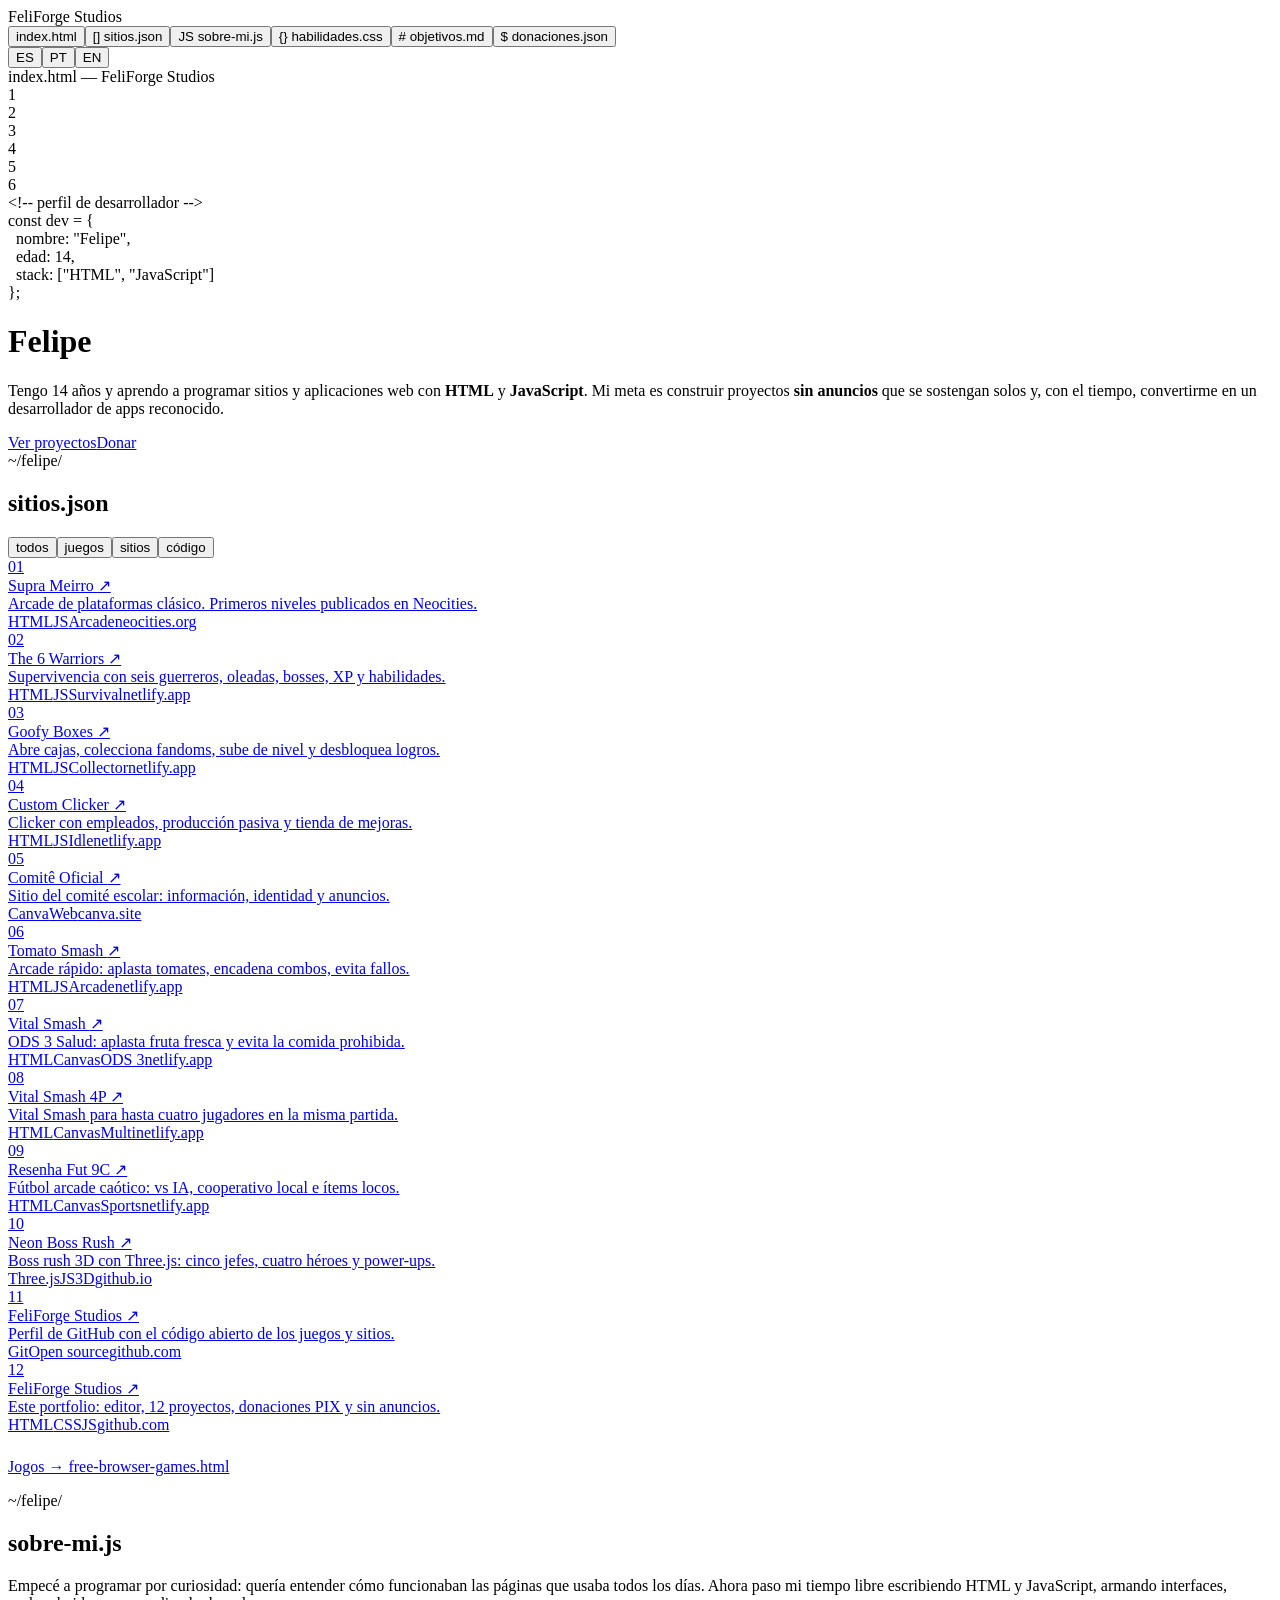
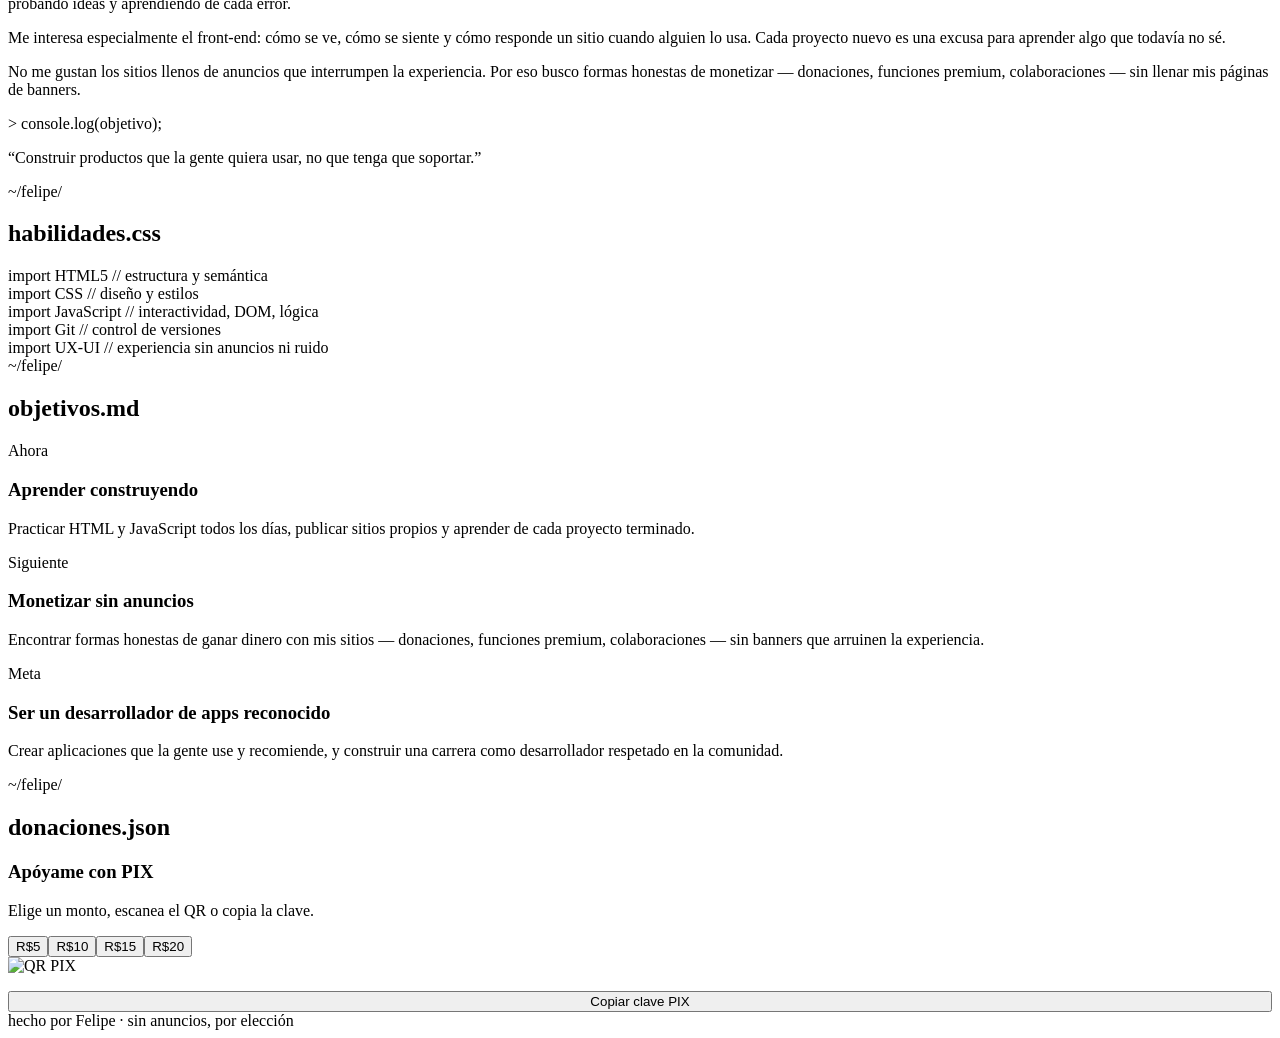
==== index.html @ 8e76fcc1 "Update branding to FeliForge Studios" ====
<!DOCTYPE html><html lang="es"><head><meta charset="UTF-8" /><meta name="viewport" content="width=device-width, initial-scale=1" /><title>FeliForge Studios</title><meta name="description" content="FeliForge Studios: sitios y juegos web gratuitos, rápidos y sin anuncios." /><meta name="theme-color" content="#090b10" /><meta property="og:title" content="FeliForge Studios" /><meta property="og:description" content="Sitios y juegos web gratuitos, rápidos y sin anuncios." /><meta property="og:type" content="website" /><link rel="icon" type="image/svg+xml" href="favicon.svg" /><link rel="preconnect" href="https://fonts.googleapis.com" /><link rel="preconnect" href="https://fonts.gstatic.com" crossorigin /><link href="https://fonts.googleapis.com/css2?family=IBM+Plex+Mono:wght@400;500;600;700&family=Outfit:wght@400;500;600;700&display=swap" rel="stylesheet" /><link rel="stylesheet" href="styles.css" /><!-- INSERT ANALYTICS CODE HERE --></head><body><div class="noise"></div><nav class="tabbar" id="tabbar"><div class="brand"><span class="dot"></span> FeliForge Studios</div><div class="tabs"><button class="tab active" data-target="#inicio"><span class="ext-html"></></span> index.html</button><button class="tab" data-target="#sitios"><span class="ext-js">[]</span> sitios.json</button><button class="tab" data-target="#sobre-mi"><span class="ext-js">JS</span> sobre-mi.js</button><button class="tab" data-target="#habilidades"><span class="ext-html">{}</span> habilidades.css</button><button class="tab" data-target="#objetivos"><span class="ext-md">#</span> objetivos.md</button><button class="tab" data-target="#donaciones"><span class="ext-js">$</span> donaciones.json</button></div><div class="langs" id="langs"><button type="button" data-lang="es" class="active">ES</button><button type="button" data-lang="pt">PT</button><button type="button" data-lang="en">EN</button></div></nav><header class="wrap" id="inicio"><div class="editor"><div class="titlebar"><span class="tl"></span><span class="tl"></span><span class="tl"></span><span class="filename">index.html — FeliForge Studios</span></div><div class="editor-body"><div class="line-numbers">1<br>2<br>3<br>4<br>5<br>6</div><div class="code"><div class="cm" id="heroComment"><!-- perfil de desarrollador --></div><div><span class="kw">const</span> <span class="fn">dev</span> = {</div><div>&nbsp;&nbsp;<span class="prop">nombre:</span> <span class="str">"Felipe"</span>,</div><div>&nbsp;&nbsp;<span class="prop">edad:</span> <span class="str">14</span>,</div><div>&nbsp;&nbsp;<span class="prop">stack:</span> [<span class="str">"HTML"</span>, <span class="str">"JavaScript"</span>]</div><div>};</div></div></div></div><h1 class="name" id="typedName">Felipe</h1><p class="tagline" id="heroTagline"></p><div class="ctas"><a href="#sitios" class="btn primary" id="ctaProjects">Ver proyectos</a><a href="#donaciones" class="btn" id="ctaDonate">Donar</a></div></header><section class="wrap" id="sitios"><div class="section-head"><span class="path">~/felipe/</span><h2 id="secSitios">sitios<span class="ext">.json</span></h2></div><div class="filters" id="filters"></div><div class="sites-grid" id="sitesGrid"></div><p style="margin-top:24px;"><a href="free-browser-games.html" class="btn">Jogos → free-browser-games.html</a></p></section><section class="wrap" id="sobre-mi"><div class="section-head"><span class="path">~/felipe/</span><h2 id="secSobre">sobre-mi<span class="ext">.js</span></h2></div><div class="about-grid"><div id="aboutCopy"></div><div class="console-quote"><span class="lead">></span> <span id="quoteLead">console.log(objetivo);</span><p class="q" id="quoteBody"></p></div></div></section><section class="wrap" id="habilidades"><div class="section-head"><span class="path">~/felipe/</span><h2 id="secSkills">habilidades<span class="ext">.css</span></h2></div><div class="imports" id="skills"></div></section><section class="wrap" id="objetivos"><div class="section-head"><span class="path">~/felipe/</span><h2 id="secGoals">objetivos<span class="ext">.md</span></h2></div><div class="roadmap" id="roadmap"></div></section><section class="wrap" id="donaciones"><div class="section-head"><span class="path">~/felipe/</span><h2 id="secDonate">donaciones<span class="ext">.json</span></h2></div><div class="pix"><h3 id="pixTitle">Apóyame con PIX</h3><p class="hint" id="pixHint">Elige un monto, escanea el QR o copia la clave.</p><div class="pix-amounts"><button class="pix-amount active" data-src="qr/1.jpeg">R$5</button><button class="pix-amount" data-src="qr/2.jpeg">R$10</button><button class="pix-amount" data-src="qr/3.jpeg">R$15</button><button class="pix-amount" data-src="qr/4.jpeg">R$20</button></div><img id="pixImage" src="qr/1.jpeg" alt="QR PIX" /><button class="btn" id="copyPix" style="margin-top:16px;width:100%;justify-content:center;">Copiar clave PIX</button></div></section><footer id="footer">hecho por Felipe · sin anuncios, por elección</footer><script src="app.js"></script></body></html>
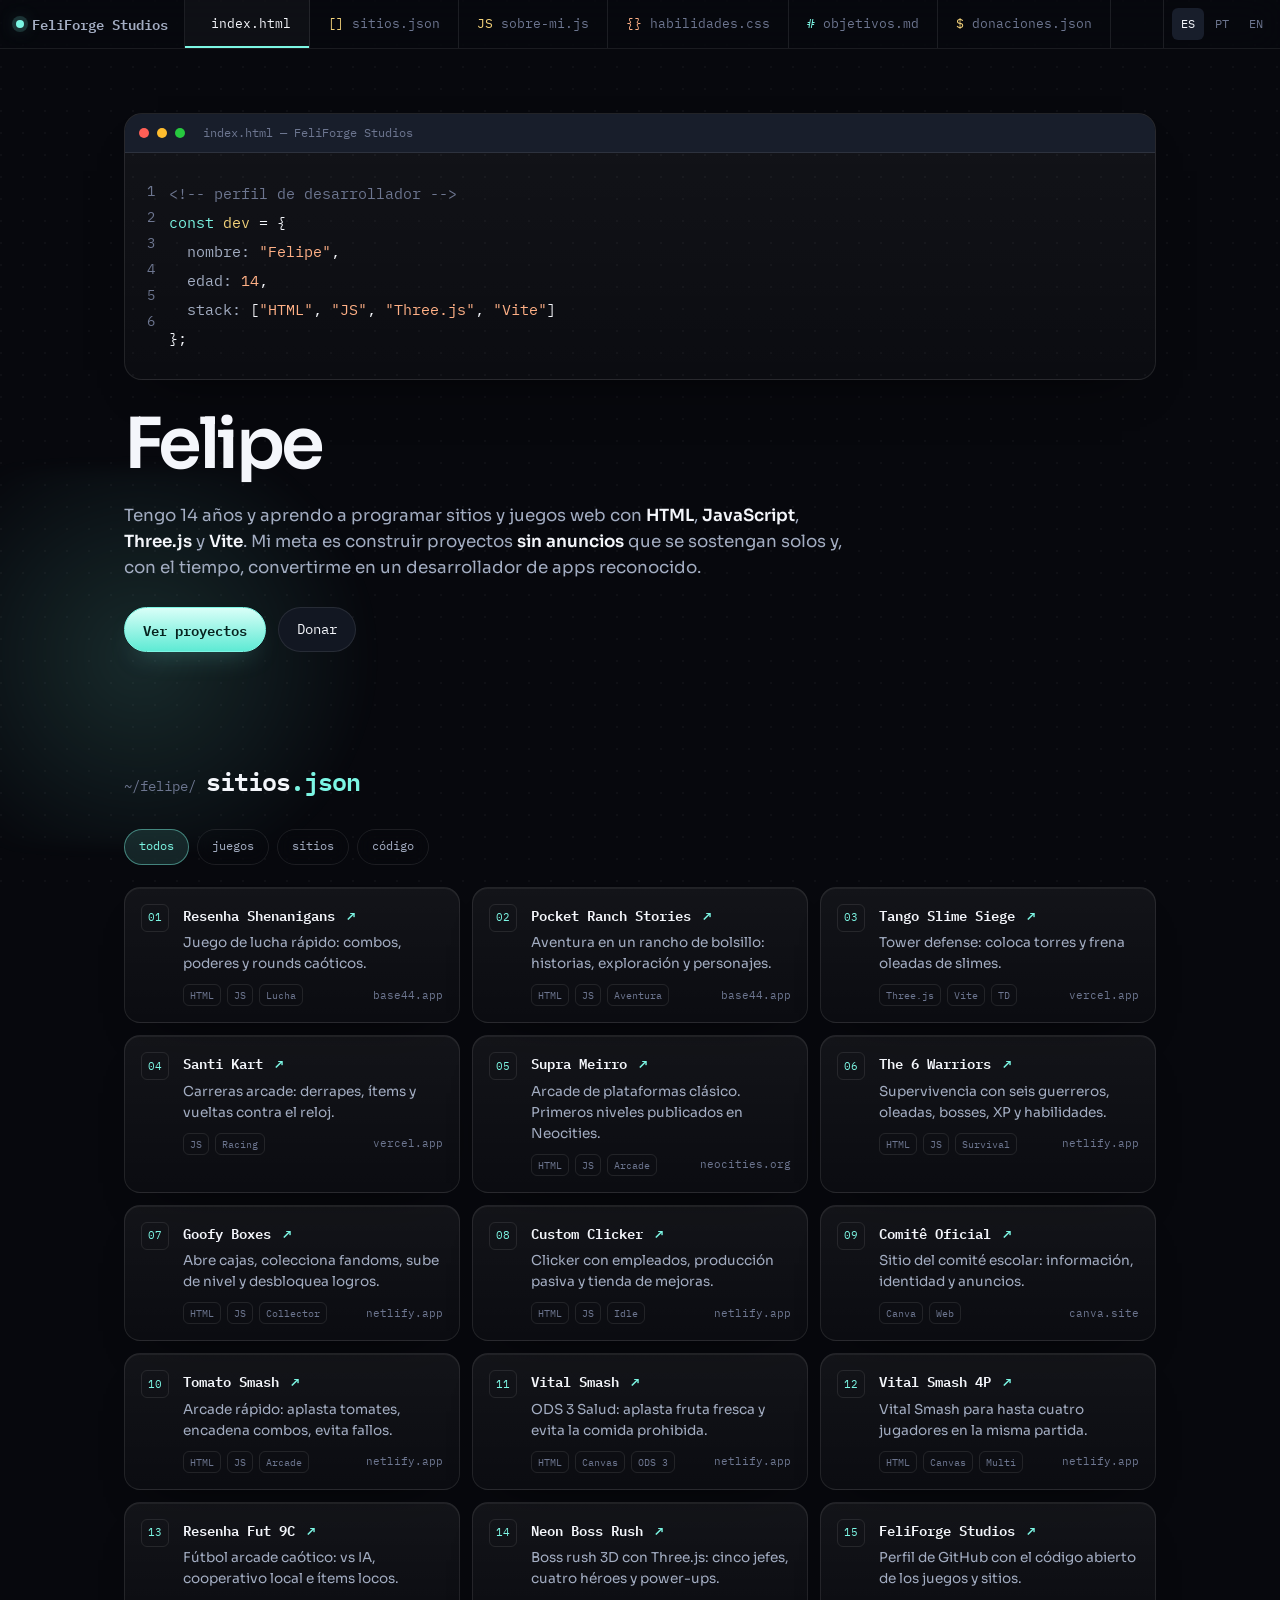
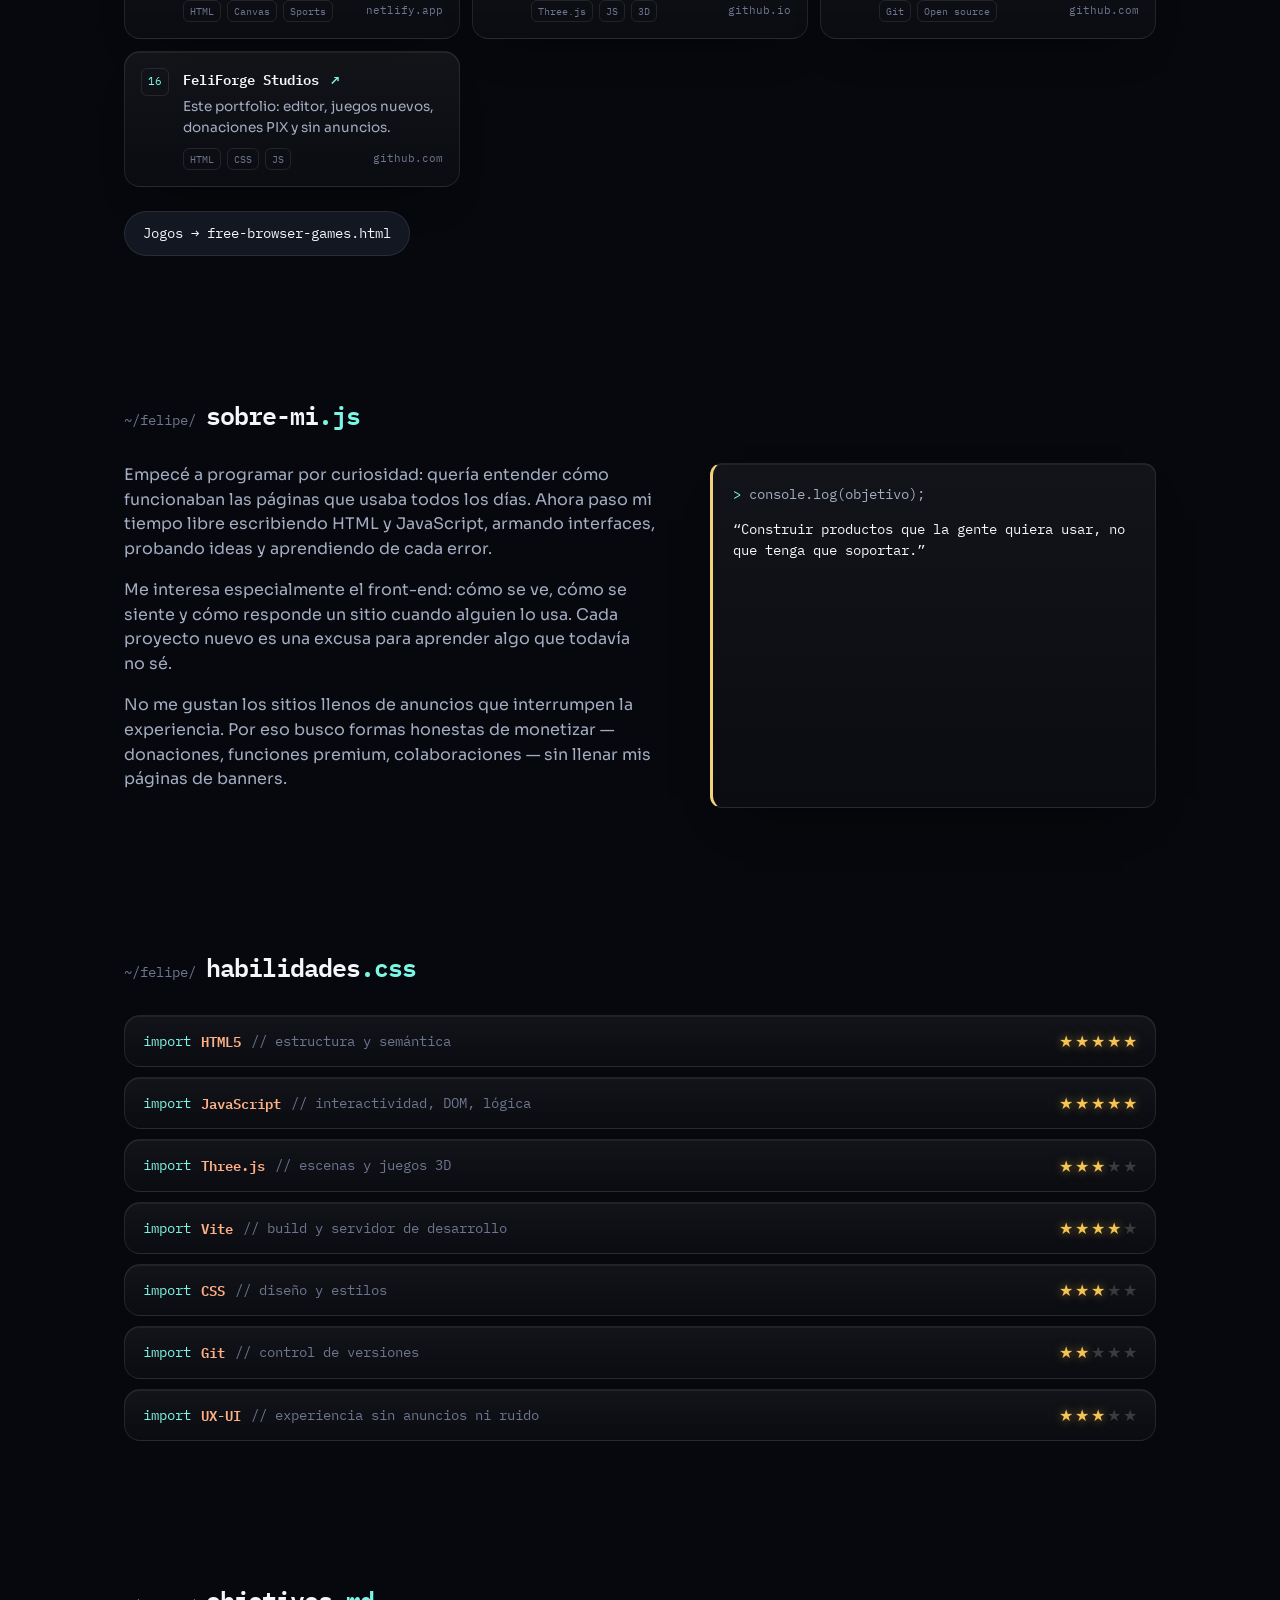
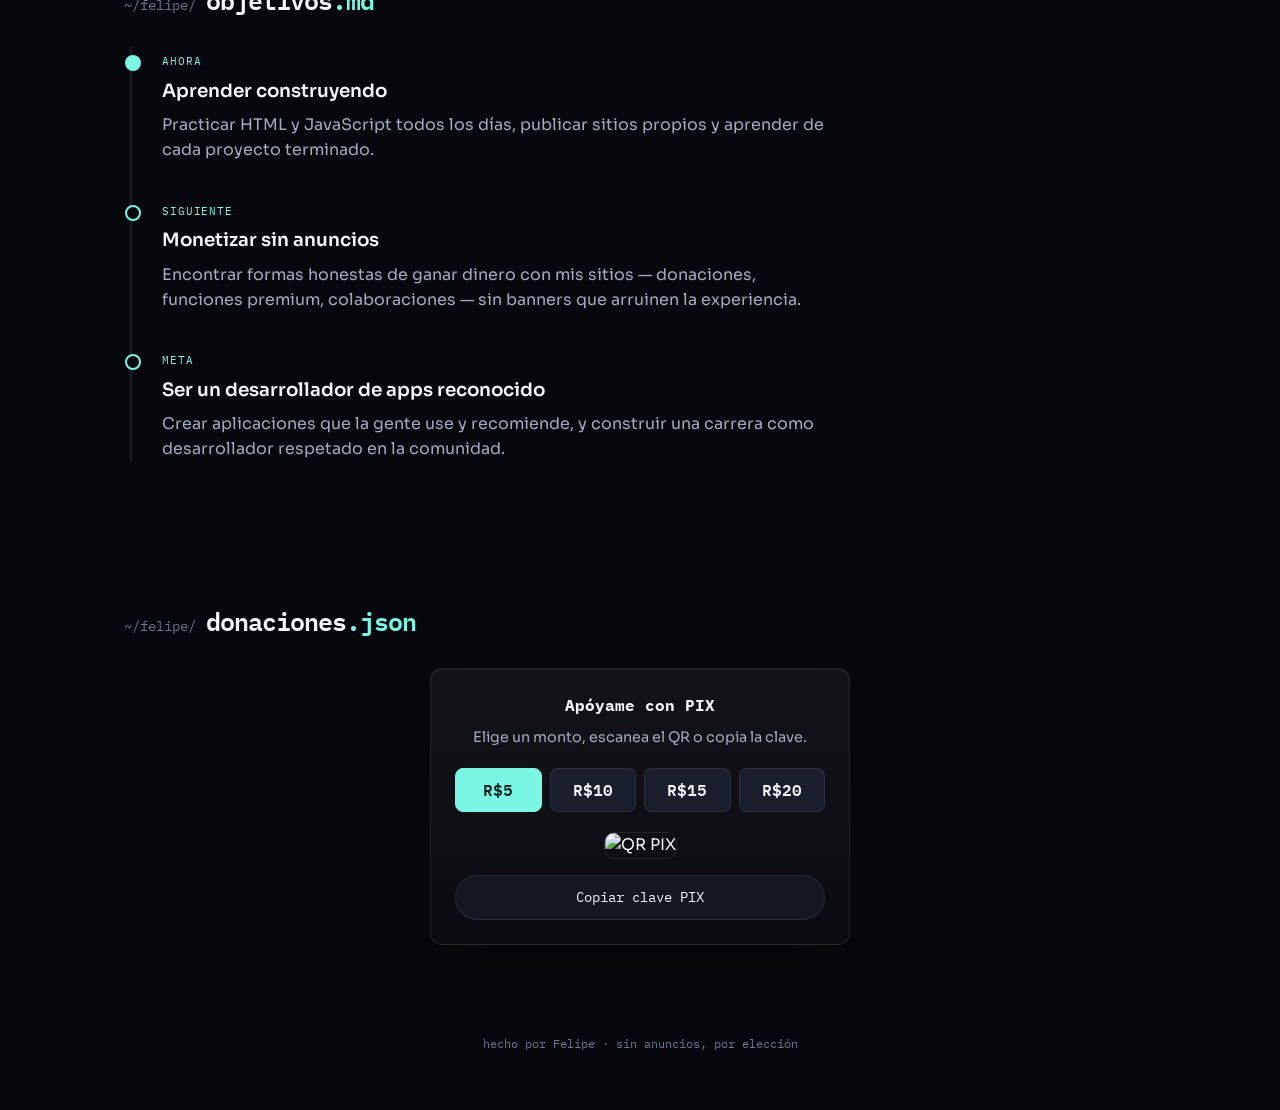
==== commit 7a7618f5: "Add four games and refresh the portfolio look. Publish Resenha Shenanigans, Pocket Ranch Stories, Ta" ====
--- a/index.html
+++ b/index.html
@@ -1 +1 @@
-<!DOCTYPE html><html lang="es"><head><meta charset="UTF-8" /><meta name="viewport" content="width=device-width, initial-scale=1" /><title>FeliForge Studios</title><meta name="description" content="FeliForge Studios: sitios y juegos web gratuitos, rápidos y sin anuncios." /><meta name="theme-color" content="#090b10" /><meta property="og:title" content="FeliForge Studios" /><meta property="og:description" content="Sitios y juegos web gratuitos, rápidos y sin anuncios." /><meta property="og:type" content="website" /><link rel="icon" type="image/svg+xml" href="favicon.svg" /><link rel="preconnect" href="https://fonts.googleapis.com" /><link rel="preconnect" href="https://fonts.gstatic.com" crossorigin /><link href="https://fonts.googleapis.com/css2?family=IBM+Plex+Mono:wght@400;500;600;700&family=Outfit:wght@400;500;600;700&display=swap" rel="stylesheet" /><link rel="stylesheet" href="styles.css" /><!-- INSERT ANALYTICS CODE HERE --></head><body><div class="noise"></div><nav class="tabbar" id="tabbar"><div class="brand"><span class="dot"></span> FeliForge Studios</div><div class="tabs"><button class="tab active" data-target="#inicio"><span class="ext-html"></></span> index.html</button><button class="tab" data-target="#sitios"><span class="ext-js">[]</span> sitios.json</button><button class="tab" data-target="#sobre-mi"><span class="ext-js">JS</span> sobre-mi.js</button><button class="tab" data-target="#habilidades"><span class="ext-html">{}</span> habilidades.css</button><button class="tab" data-target="#objetivos"><span class="ext-md">#</span> objetivos.md</button><button class="tab" data-target="#donaciones"><span class="ext-js">$</span> donaciones.json</button></div><div class="langs" id="langs"><button type="button" data-lang="es" class="active">ES</button><button type="button" data-lang="pt">PT</button><button type="button" data-lang="en">EN</button></div></nav><header class="wrap" id="inicio"><div class="editor"><div class="titlebar"><span class="tl"></span><span class="tl"></span><span class="tl"></span><span class="filename">index.html — FeliForge Studios</span></div><div class="editor-body"><div class="line-numbers">1<br>2<br>3<br>4<br>5<br>6</div><div class="code"><div class="cm" id="heroComment"><!-- perfil de desarrollador --></div><div><span class="kw">const</span> <span class="fn">dev</span> = {</div><div>&nbsp;&nbsp;<span class="prop">nombre:</span> <span class="str">"Felipe"</span>,</div><div>&nbsp;&nbsp;<span class="prop">edad:</span> <span class="str">14</span>,</div><div>&nbsp;&nbsp;<span class="prop">stack:</span> [<span class="str">"HTML"</span>, <span class="str">"JavaScript"</span>]</div><div>};</div></div></div></div><h1 class="name" id="typedName">Felipe</h1><p class="tagline" id="heroTagline"></p><div class="ctas"><a href="#sitios" class="btn primary" id="ctaProjects">Ver proyectos</a><a href="#donaciones" class="btn" id="ctaDonate">Donar</a></div></header><section class="wrap" id="sitios"><div class="section-head"><span class="path">~/felipe/</span><h2 id="secSitios">sitios<span class="ext">.json</span></h2></div><div class="filters" id="filters"></div><div class="sites-grid" id="sitesGrid"></div><p style="margin-top:24px;"><a href="free-browser-games.html" class="btn">Jogos → free-browser-games.html</a></p></section><section class="wrap" id="sobre-mi"><div class="section-head"><span class="path">~/felipe/</span><h2 id="secSobre">sobre-mi<span class="ext">.js</span></h2></div><div class="about-grid"><div id="aboutCopy"></div><div class="console-quote"><span class="lead">></span> <span id="quoteLead">console.log(objetivo);</span><p class="q" id="quoteBody"></p></div></div></section><section class="wrap" id="habilidades"><div class="section-head"><span class="path">~/felipe/</span><h2 id="secSkills">habilidades<span class="ext">.css</span></h2></div><div class="imports" id="skills"></div></section><section class="wrap" id="objetivos"><div class="section-head"><span class="path">~/felipe/</span><h2 id="secGoals">objetivos<span class="ext">.md</span></h2></div><div class="roadmap" id="roadmap"></div></section><section class="wrap" id="donaciones"><div class="section-head"><span class="path">~/felipe/</span><h2 id="secDonate">donaciones<span class="ext">.json</span></h2></div><div class="pix"><h3 id="pixTitle">Apóyame con PIX</h3><p class="hint" id="pixHint">Elige un monto, escanea el QR o copia la clave.</p><div class="pix-amounts"><button class="pix-amount active" data-src="qr/1.jpeg">R$5</button><button class="pix-amount" data-src="qr/2.jpeg">R$10</button><button class="pix-amount" data-src="qr/3.jpeg">R$15</button><button class="pix-amount" data-src="qr/4.jpeg">R$20</button></div><img id="pixImage" src="qr/1.jpeg" alt="QR PIX" /><button class="btn" id="copyPix" style="margin-top:16px;width:100%;justify-content:center;">Copiar clave PIX</button></div></section><footer id="footer">hecho por Felipe · sin anuncios, por elección</footer><script src="app.js"></script></body></html>
+<!DOCTYPE html><html lang="es"><head><meta charset="UTF-8" /><meta name="viewport" content="width=device-width, initial-scale=1" /><title>FeliForge Studios</title><meta name="description" content="FeliForge Studios: sitios y juegos web gratuitos, rápidos y sin anuncios." /><meta name="theme-color" content="#090b10" /><meta property="og:title" content="FeliForge Studios" /><meta property="og:description" content="Sitios y juegos web gratuitos, rápidos y sin anuncios." /><meta property="og:type" content="website" /><link rel="icon" type="image/svg+xml" href="favicon.svg" /><link rel="preconnect" href="https://fonts.googleapis.com" /><link rel="preconnect" href="https://fonts.gstatic.com" crossorigin /><link href="https://fonts.googleapis.com/css2?family=IBM+Plex+Mono:wght@400;500;600;700&family=Outfit:wght@400;500;600;700&display=swap" rel="stylesheet" /><link rel="stylesheet" href="styles.css" /><!-- INSERT ANALYTICS CODE HERE --></head><body><div class="noise"></div><div class="aurora" aria-hidden="true"></div><nav class="tabbar" id="tabbar"><div class="brand"><span class="dot"></span> FeliForge Studios</div><div class="tabs"><button class="tab active" data-target="#inicio"><span class="ext-html"></></span> index.html</button><button class="tab" data-target="#sitios"><span class="ext-js">[]</span> sitios.json</button><button class="tab" data-target="#sobre-mi"><span class="ext-js">JS</span> sobre-mi.js</button><button class="tab" data-target="#habilidades"><span class="ext-html">{}</span> habilidades.css</button><button class="tab" data-target="#objetivos"><span class="ext-md">#</span> objetivos.md</button><button class="tab" data-target="#donaciones"><span class="ext-js">$</span> donaciones.json</button></div><div class="langs" id="langs"><button type="button" data-lang="es" class="active">ES</button><button type="button" data-lang="pt">PT</button><button type="button" data-lang="en">EN</button></div></nav><header class="wrap" id="inicio"><div class="editor"><div class="titlebar"><span class="tl"></span><span class="tl"></span><span class="tl"></span><span class="filename">index.html — FeliForge Studios</span></div><div class="editor-body"><div class="line-numbers">1<br>2<br>3<br>4<br>5<br>6</div><div class="code"><div class="cm" id="heroComment"><!-- perfil de desarrollador --></div><div><span class="kw">const</span> <span class="fn">dev</span> = {</div><div>&nbsp;&nbsp;<span class="prop">nombre:</span> <span class="str">"Felipe"</span>,</div><div>&nbsp;&nbsp;<span class="prop">edad:</span> <span class="str">14</span>,</div><div>&nbsp;&nbsp;<span class="prop">stack:</span> [<span class="str">"HTML"</span>, <span class="str">"JS"</span>, <span class="str">"Three.js"</span>, <span class="str">"Vite"</span>]</div><div>};</div></div></div></div><h1 class="name" id="typedName">Felipe</h1><p class="tagline" id="heroTagline"></p><div class="ctas"><a href="#sitios" class="btn primary" id="ctaProjects">Ver proyectos</a><a href="#donaciones" class="btn" id="ctaDonate">Donar</a></div></header><section class="wrap" id="sitios"><div class="section-head"><span class="path">~/felipe/</span><h2 id="secSitios">sitios<span class="ext">.json</span></h2></div><div class="filters" id="filters"></div><div class="sites-grid" id="sitesGrid"></div><p style="margin-top:24px;"><a href="free-browser-games.html" class="btn">Jogos → free-browser-games.html</a></p></section><section class="wrap" id="sobre-mi"><div class="section-head"><span class="path">~/felipe/</span><h2 id="secSobre">sobre-mi<span class="ext">.js</span></h2></div><div class="about-grid"><div id="aboutCopy"></div><div class="console-quote"><span class="lead">></span> <span id="quoteLead">console.log(objetivo);</span><p class="q" id="quoteBody"></p></div></div></section><section class="wrap" id="habilidades"><div class="section-head"><span class="path">~/felipe/</span><h2 id="secSkills">habilidades<span class="ext">.css</span></h2></div><div class="imports" id="skills"></div></section><section class="wrap" id="objetivos"><div class="section-head"><span class="path">~/felipe/</span><h2 id="secGoals">objetivos<span class="ext">.md</span></h2></div><div class="roadmap" id="roadmap"></div></section><section class="wrap" id="donaciones"><div class="section-head"><span class="path">~/felipe/</span><h2 id="secDonate">donaciones<span class="ext">.json</span></h2></div><div class="pix"><h3 id="pixTitle">Apóyame con PIX</h3><p class="hint" id="pixHint">Elige un monto, escanea el QR o copia la clave.</p><div class="pix-amounts"><button class="pix-amount active" data-src="qr/1.jpeg">R$5</button><button class="pix-amount" data-src="qr/2.jpeg">R$10</button><button class="pix-amount" data-src="qr/3.jpeg">R$15</button><button class="pix-amount" data-src="qr/4.jpeg">R$20</button></div><img id="pixImage" src="qr/1.jpeg" alt="QR PIX" /><button class="btn" id="copyPix" style="margin-top:16px;width:100%;justify-content:center;">Copiar clave PIX</button></div></section><footer id="footer">hecho por Felipe · sin anuncios, por elección</footer><script src="app.js"></script></body></html>
--- a/styles.css
+++ b/styles.css
@@ -0,0 +1,41 @@
+@import url("https://fonts.googleapis.com/css2?family=IBM+Plex+Mono:wght@400;500;600;700&family=Sora:wght@400;500;600;700&display=swap");
+:root {
+  --bg:#07080d;--bg-soft:#0b0e15;--surface:#121722;--surface-2:#181e2b;--fg:#f4f6fb;--muted:#a3adc2;--faint:#6d7690;--accent:#7cf6e4;--accent-2:#a78bfa;--accent-fg:#06221e;--border:rgba(255,255,255,.09);--kw:#7cf6e4;--str:#ffb086;--fn:#f3d27a;--radius:16px;--sans:"Sora","Outfit",system-ui,sans-serif;--mono:"IBM Plex Mono",ui-monospace,monospace;--glow:rgba(124,246,228,.35);
+}
+*{box-sizing:border-box;margin:0;padding:0}html{scroll-behavior:smooth}body{background:var(--bg);color:var(--fg);font-family:var(--sans);line-height:1.55;-webkit-font-smoothing:antialiased}::selection{background:var(--accent);color:var(--accent-fg)}:focus-visible{outline:2px solid var(--accent);outline-offset:3px}a{color:inherit}button,[role=button]{cursor:pointer;font:inherit}.noise{position:fixed;inset:0;pointer-events:none;z-index:0;opacity:.035;background-image:radial-gradient(circle at 1px 1px,#fff 1px,transparent 0);background-size:22px 22px}.tabbar{position:sticky;top:0;z-index:50;display:flex;align-items:stretch;background:color-mix(in srgb,var(--bg-soft) 95%,transparent);backdrop-filter:blur(12px);border-bottom:1px solid var(--border)}.brand{display:flex;align-items:center;gap:8px;padding:0 16px;font-family:var(--mono);font-weight:600;font-size:.85rem;color:var(--muted);border-right:1px solid var(--border);white-space:nowrap}.brand .dot{width:8px;height:8px;border-radius:50%;background:var(--accent)}.tabs{display:flex;min-width:0;flex:1;overflow-x:auto;scrollbar-width:none}.tabs::-webkit-scrollbar{display:none}.tab{font-family:var(--mono);font-size:.8rem;color:var(--faint);background:transparent;border:none;border-right:1px solid var(--border);padding:14px 18px;white-space:nowrap;display:flex;align-items:center;gap:8px;text-decoration:none;transition:color .15s ease,background .15s ease}.tab:hover{color:var(--fg);background:var(--surface)}.tab.active{color:var(--fg);background:var(--surface);box-shadow:inset 0 -2px 0 var(--accent)}.ext-html{color:var(--str)}.ext-js{color:var(--fn)}.ext-md,.ext-css{color:var(--kw)}.langs{display:flex;align-items:center;gap:2px;padding:0 8px;border-left:1px solid var(--border)}.langs button{height:32px;min-width:32px;border:none;border-radius:6px;background:transparent;color:var(--faint);font-family:var(--mono);font-size:.75rem}.langs button.active{background:var(--surface-2);color:var(--fg)}.wrap{position:relative;z-index:1;max-width:980px;margin:0 auto;padding:64px 24px 40px}section.wrap{padding:70px 24px;scroll-margin-top:72px}.editor{background:var(--surface);border:1px solid var(--border);border-radius:var(--radius);overflow:hidden;box-shadow:0 30px 80px -30px rgba(0,0,0,.65)}.titlebar{display:flex;align-items:center;gap:8px;padding:10px 14px;background:var(--surface-2);border-bottom:1px solid var(--border)}.tl{width:10px;height:10px;border-radius:50%}.tl:nth-child(1){background:#ff5f56}.tl:nth-child(2){background:#ffbd2e}.tl:nth-child(3){background:#27c93f}.filename{margin-left:10px;font-family:var(--mono);font-size:.75rem;color:var(--faint)}.editor-body{display:grid;grid-template-columns:44px 1fr;font-family:var(--mono);font-size:.95rem;padding:26px 0}.line-numbers{color:var(--faint);text-align:right;padding-right:14px;user-select:none;font-size:.85rem;line-height:1.9}.code{padding-right:20px;line-height:1.9}.cm{color:var(--faint)}.kw{color:var(--kw)}.str{color:var(--str)}.fn{color:var(--fn)}.prop{color:var(--muted)}h1.name{margin-top:26px;font-size:clamp(2rem,4vw,3rem);font-weight:600;letter-spacing:-.03em;line-height:1.1}.typed{border-right:2px solid var(--accent)}.typed.done{border-right-color:transparent}.tagline{margin-top:20px;font-size:1.05rem;color:var(--muted);max-width:62ch;text-wrap:pretty}.tagline strong{color:var(--fg);font-weight:600}.ctas{margin-top:26px;display:flex;gap:12px;flex-wrap:wrap}.btn{font-family:var(--mono);font-size:.85rem;padding:11px 18px;border-radius:8px;border:1px solid var(--border);background:var(--surface);color:var(--fg);text-decoration:none;display:inline-flex;align-items:center;gap:8px;transition:transform .15s ease,border-color .15s ease,background .15s ease}.btn:hover{transform:translateY(-1px);border-color:var(--accent)}.btn.primary{background:var(--accent);color:var(--accent-fg);border-color:var(--accent);font-weight:600}.section-head{display:flex;align-items:baseline;gap:10px;margin-bottom:28px;font-family:var(--mono)}.section-head .path{color:var(--faint);font-size:.85rem}.section-head h2{font-size:1.55rem;font-weight:600}.section-head .ext{color:var(--accent)}.filters{display:flex;flex-wrap:wrap;gap:8px;margin-bottom:22px}.chip{height:36px;padding:0 14px;border-radius:999px;border:1px solid var(--border);background:transparent;color:var(--muted);font-family:var(--mono);font-size:.75rem}.chip.active{border-color:var(--accent);background:var(--surface);color:var(--fg)}.sites-grid{display:grid;grid-template-columns:repeat(auto-fit,minmax(280px,1fr));gap:12px}.site-link{display:flex;gap:14px;background:var(--surface);border:1px solid var(--border);border-radius:12px;padding:16px;text-decoration:none;transition:border-color .15s ease,transform .15s ease}.site-link:hover{border-color:var(--accent);transform:translateY(-2px)}.sl-index{font-family:var(--mono);font-size:.7rem;color:var(--accent);border:1px solid var(--border);border-radius:6px;width:28px;height:28px;flex-shrink:0;display:flex;align-items:center;justify-content:center}.sl-name{font-family:var(--mono);font-weight:600;font-size:.9rem}.sl-blurb{margin-top:6px;color:var(--muted);font-size:.85rem}.sl-meta{margin-top:10px;display:flex;flex-wrap:wrap;gap:6px;align-items:center}.tag{font-family:var(--mono);font-size:.65rem;color:var(--faint);border:1px solid var(--border);border-radius:6px;padding:2px 6px}.sl-host{margin-left:auto;font-family:var(--mono);font-size:.7rem;color:var(--faint)}.sl-arrow{color:var(--accent);font-family:var(--mono);margin-left:4px}.about-grid{display:grid;grid-template-columns:1.1fr .9fr;gap:40px}.about-grid p{color:var(--muted);margin-bottom:16px;text-wrap:pretty}.console-quote{background:var(--surface);border:1px solid var(--border);border-left:3px solid var(--fn);border-radius:12px;padding:20px;font-family:var(--mono);font-size:.85rem;color:var(--muted)}.console-quote .lead{color:var(--accent)}.console-quote .q{margin-top:14px;color:var(--fg)}.imports{display:flex;flex-direction:column;gap:10px;font-family:var(--mono);font-size:.9rem}.imp{background:var(--surface);border:1px solid var(--border);border-radius:8px;padding:14px 18px;display:flex;align-items:center;gap:10px;flex-wrap:wrap;transition:border-color .15s ease,transform .15s ease}.imp:hover{border-color:var(--accent);transform:translateX(4px)}.imp .from{color:var(--faint)}.lvl{margin-left:auto;display:flex;gap:4px}.lvl span{width:14px;height:6px;border-radius:2px;background:var(--border)}.lvl span.on{background:var(--fn)}.roadmap{display:flex;flex-direction:column;border-left:2px solid var(--border);margin-left:6px}.rm-step{position:relative;padding:6px 0 34px 30px}.rm-step:last-child{padding-bottom:0}.rm-step::before{content:"";position:absolute;left:-7px;top:8px;width:12px;height:12px;border-radius:50%;background:var(--bg);border:2px solid var(--accent)}.rm-step.active::before{background:var(--accent)}.rm-step .stage{font-family:var(--mono);font-size:.7rem;color:var(--accent);letter-spacing:.08em;text-transform:uppercase}.rm-step h3{margin:6px 0 8px;font-size:1.15rem;font-weight:600}.rm-step p{color:var(--muted);max-width:56ch}.pix{max-width:420px;margin:0 auto;background:var(--surface);border:1px solid var(--border);border-radius:12px;padding:24px;text-align:center}.pix h3{font-family:var(--mono);font-size:1rem}.pix .hint{margin-top:8px;color:var(--muted);font-size:.9rem}.pix-amounts{display:grid;grid-template-columns:repeat(4,1fr);gap:8px;margin:20px 0}.pix-amount{height:44px;border:1px solid var(--border);border-radius:8px;background:var(--surface-2);color:var(--fg);font-family:var(--mono);font-weight:600}.pix-amount.active{background:var(--accent);color:var(--accent-fg);border-color:var(--accent)}#pixImage{width:220px;max-width:100%;border-radius:10px;border:1px solid var(--border)}footer{text-align:center;padding:20px 24px 56px;font-family:var(--mono);font-size:.75rem;color:var(--faint)}
+
+/* DISCOVER */
+.discover-subtitle{color:var(--muted);margin-top:-16px;margin-bottom:28px}.discover-toolbar{display:flex;gap:12px;align-items:center;flex-wrap:wrap;margin:26px 0}.game-search-wrap{display:flex;align-items:center;gap:8px;flex:1;min-width:240px;height:42px;padding:0 13px;background:var(--surface);border:1px solid var(--border);border-radius:8px;color:var(--faint)}.game-search-wrap input{width:100%;border:0;outline:0;background:transparent;color:var(--fg);font:14px var(--mono)}.game-search-wrap input::placeholder{color:var(--faint)}.discover-filters{display:flex;gap:7px;flex-wrap:wrap}.discover-block{margin-top:42px}.discover-block-head{display:flex;align-items:center;justify-content:space-between;gap:16px;margin-bottom:16px}.discover-block-head h3{font:600 1rem var(--mono);letter-spacing:.04em}.mini-link{font:12px var(--mono);color:var(--muted);text-decoration:none}.mini-link:hover{color:var(--accent)}.game-grid{display:grid;grid-template-columns:repeat(auto-fit,minmax(245px,1fr));gap:14px}.game-card{display:flex;flex-direction:column;overflow:hidden;background:var(--surface);border:1px solid var(--border);border-radius:12px;transition:transform .16s ease,border-color .16s ease,box-shadow .16s ease}.game-card:hover{transform:translateY(-3px);border-color:var(--accent);box-shadow:0 14px 34px rgba(0,0,0,.22)}.game-image-link{display:block}.game-image-container{position:relative;aspect-ratio:16/10;overflow:hidden;background:var(--surface-2)}.game-image{display:block;width:100%;height:100%;object-fit:cover}.game-updated-badge,.game-mini-updated,.badge-updated{font:600 10px var(--mono);letter-spacing:.06em}.game-updated-badge{position:absolute;top:10px;right:10px;padding:5px 7px;background:var(--accent);color:var(--accent-fg);border-radius:5px}.game-mini-updated{padding:3px 5px;border:1px solid var(--accent);color:var(--accent);border-radius:5px}.game-info{display:flex;flex-direction:column;gap:9px;padding:16px;flex:1}.game-card-title{display:flex;align-items:center;gap:8px;justify-content:space-between}.game-name{font:600 1rem var(--mono)}.game-genre{font:600 .68rem var(--mono);color:var(--accent);text-transform:uppercase;letter-spacing:.08em}.game-description{color:var(--muted);font-size:.85rem;min-height:2.7em}.game-meta{display:flex;justify-content:space-between;align-items:center}.difficulty-badge{font:12px var(--mono);letter-spacing:1px;color:var(--fn)}.game-tags{display:flex;gap:5px;flex-wrap:wrap}.game-play-btn{margin-top:auto;justify-content:center}.featured-game{background:var(--surface);border:1px solid var(--border);border-radius:14px;overflow:hidden}.featured-content{padding:22px}.featured-title{font:600 .8rem var(--mono);color:var(--accent);letter-spacing:.08em;margin-bottom:16px}.featured-body{display:grid;grid-template-columns:1.05fr .95fr;gap:24px;align-items:center}.featured-image{width:100%;aspect-ratio:16/10;object-fit:cover;border-radius:9px;border:1px solid var(--border)}.featured-header{display:flex;align-items:center;gap:9px;flex-wrap:wrap}.featured-name{font:600 clamp(1.3rem,3vw,2rem) var(--mono)}.badge-updated{padding:4px 6px;background:var(--accent);color:var(--accent-fg);border-radius:5px}.featured-genre{color:var(--accent);font:600 .72rem var(--mono);margin-top:7px;text-transform:uppercase}.featured-description{color:var(--muted);margin:13px 0}.featured-tags{display:flex;gap:5px;flex-wrap:wrap;margin-bottom:17px}.btn-large{font-weight:600}.no-results{padding:34px;text-align:center;color:var(--muted);border:1px dashed var(--border);border-radius:10px;grid-column:1/-1}
+
+@media(max-width:720px){.about-grid{grid-template-columns:1fr}.editor-body{grid-template-columns:32px 1fr;font-size:.8rem}.pix-amounts{grid-template-columns:repeat(2,1fr)}.featured-body{grid-template-columns:1fr}.featured-content{padding:16px}.discover-block{margin-top:32px}.game-grid{grid-template-columns:1fr 1fr}.tab{padding:12px 13px;font-size:.72rem}.brand{padding:0 10px}.langs{padding:0 5px}}
+@media(max-width:470px){.game-grid{grid-template-columns:1fr}.game-search-wrap{min-width:100%}.discover-filters{width:100%}.discover-filters .chip{flex:1}.featured-name{font-size:1.25rem}}
+@media(prefers-reduced-motion:reduce){html{scroll-behavior:auto}*{transition:none!important;animation:none!important}.typed{border-right:none}}
+
+/* modern pass */
+body{background:
+  radial-gradient(980px 520px at -8% -12%, rgba(167,139,250,.22), transparent 58%),
+  radial-gradient(760px 460px at 108% -6%, rgba(124,246,228,.16), transparent 52%),
+  radial-gradient(640px 420px at 78% 112%, rgba(255,176,134,.09), transparent 48%),
+  var(--bg)}
+.aurora{position:fixed;left:-12%;bottom:6%;width:46vw;height:42vh;pointer-events:none;z-index:0;background:radial-gradient(circle, rgba(124,246,228,.14), transparent 68%);filter:blur(8px)}
+.wrap{max-width:1080px}
+.tabbar{background:rgba(7,9,14,.72);backdrop-filter:blur(18px) saturate(1.35);border-bottom:1px solid rgba(255,255,255,.08)}
+.brand .dot{box-shadow:0 0 0 4px rgba(124,246,228,.16), 0 0 18px var(--glow)}
+.tab.active{background:rgba(255,255,255,.03);box-shadow:inset 0 -2px 0 var(--accent)}
+.editor,.site-link,.imp,.console-quote,.pix,.game-card,.featured-game,.game-search-wrap{background:linear-gradient(180deg, rgba(255,255,255,.05), rgba(255,255,255,.02));box-shadow:inset 0 1px 0 rgba(255,255,255,.06), 0 24px 50px -34px rgba(0,0,0,.9)}
+.editor{border-radius:18px}
+.site-link,.game-card,.imp,.featured-game{border-radius:16px}
+.btn{border-radius:999px}
+.btn.primary{background:linear-gradient(180deg,#d9fff8,#5eead4);box-shadow:0 12px 28px -14px var(--glow)}
+.btn.primary:hover{border-color:transparent}
+h1.name{font-size:clamp(2.6rem,6vw,4.4rem);letter-spacing:-.05em}
+.section-head h2,.section-head h1{letter-spacing:-.04em}
+.chip{backdrop-filter:blur(8px)}
+.chip.active{background:rgba(124,246,228,.12);color:var(--accent);border-color:rgba(124,246,228,.45)}
+.site-link:hover,.game-card:hover{box-shadow:inset 0 1px 0 rgba(255,255,255,.08), 0 22px 40px -24px rgba(124,246,228,.4)}
+.lvl{gap:2px}
+.lvl span.star{width:auto;height:auto;background:none;color:rgba(255,255,255,.18);font-size:16px;line-height:1}
+.lvl span.star.on{background:none;color:#f5c451;text-shadow:0 0 10px rgba(245,196,81,.5)}
+.imp .str{font-weight:600}
+@media(max-width:470px){.discover-filters .chip{flex:0 1 auto}}
+
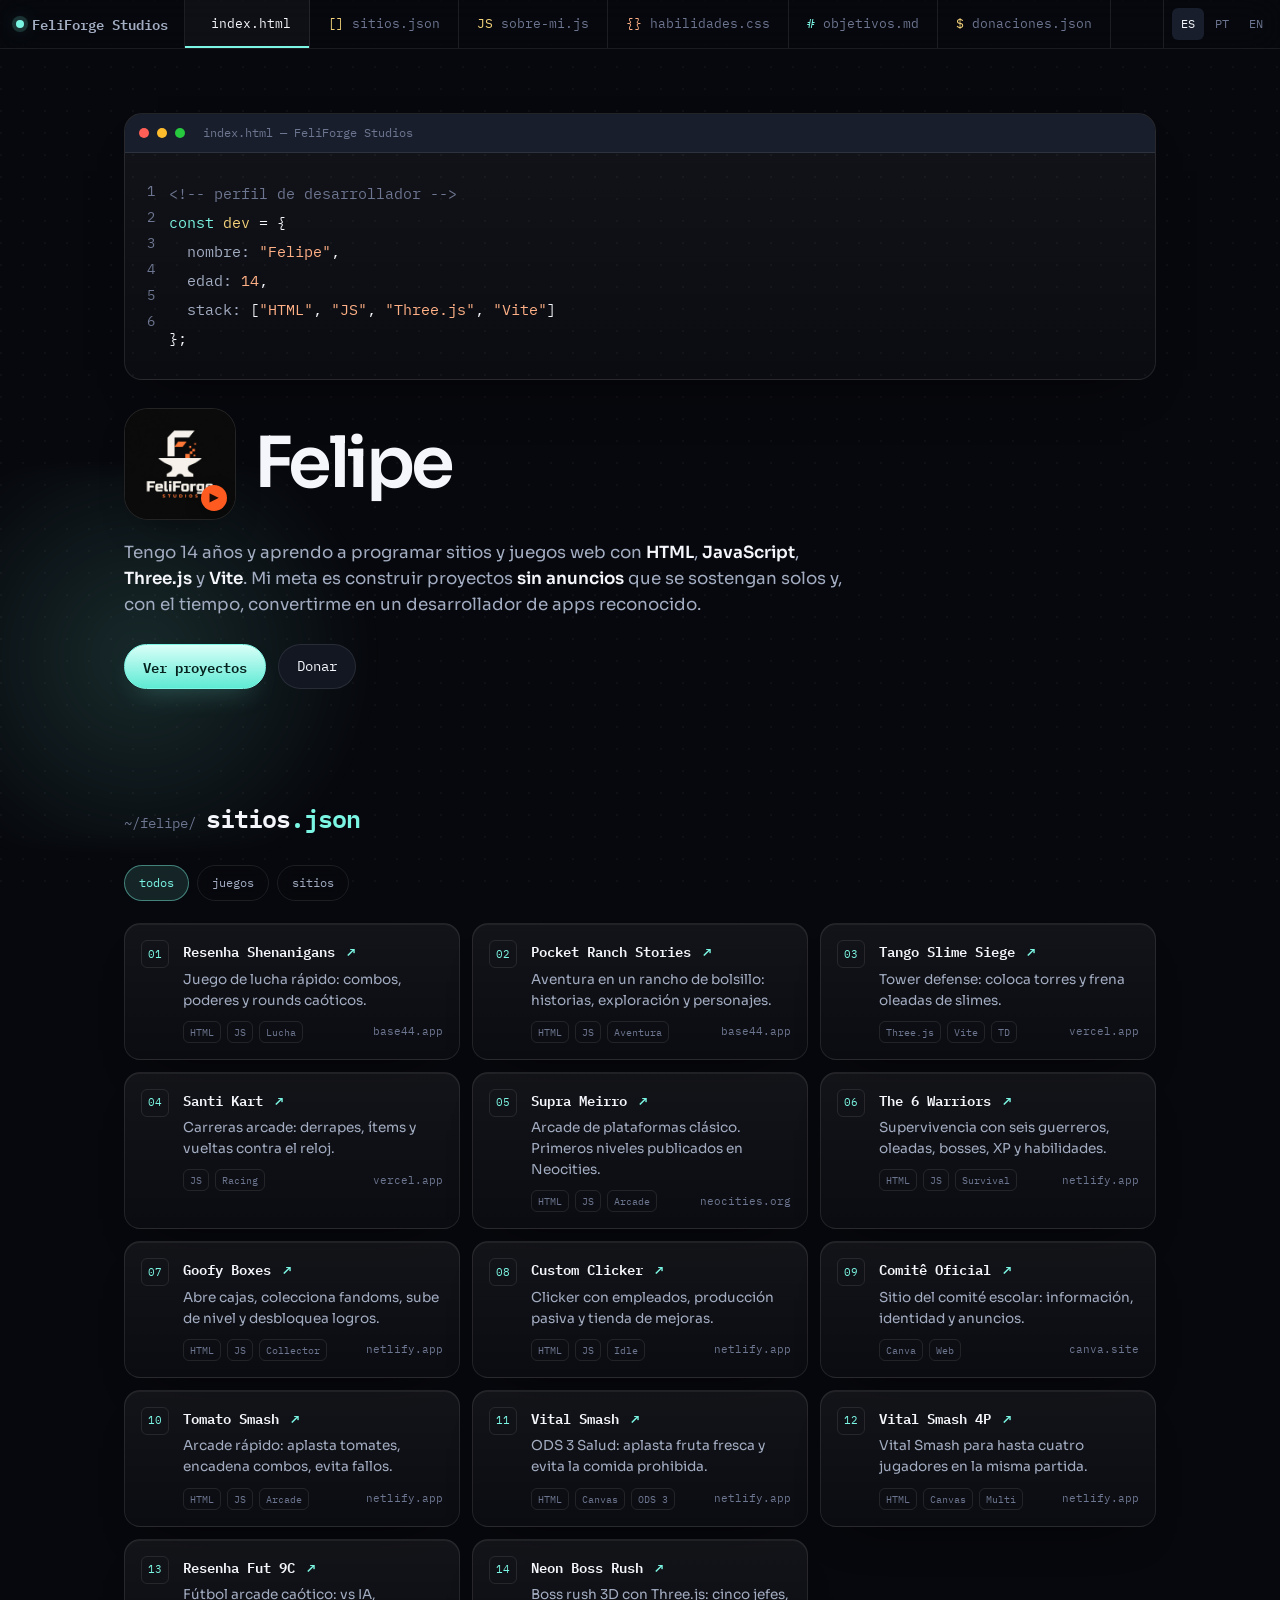
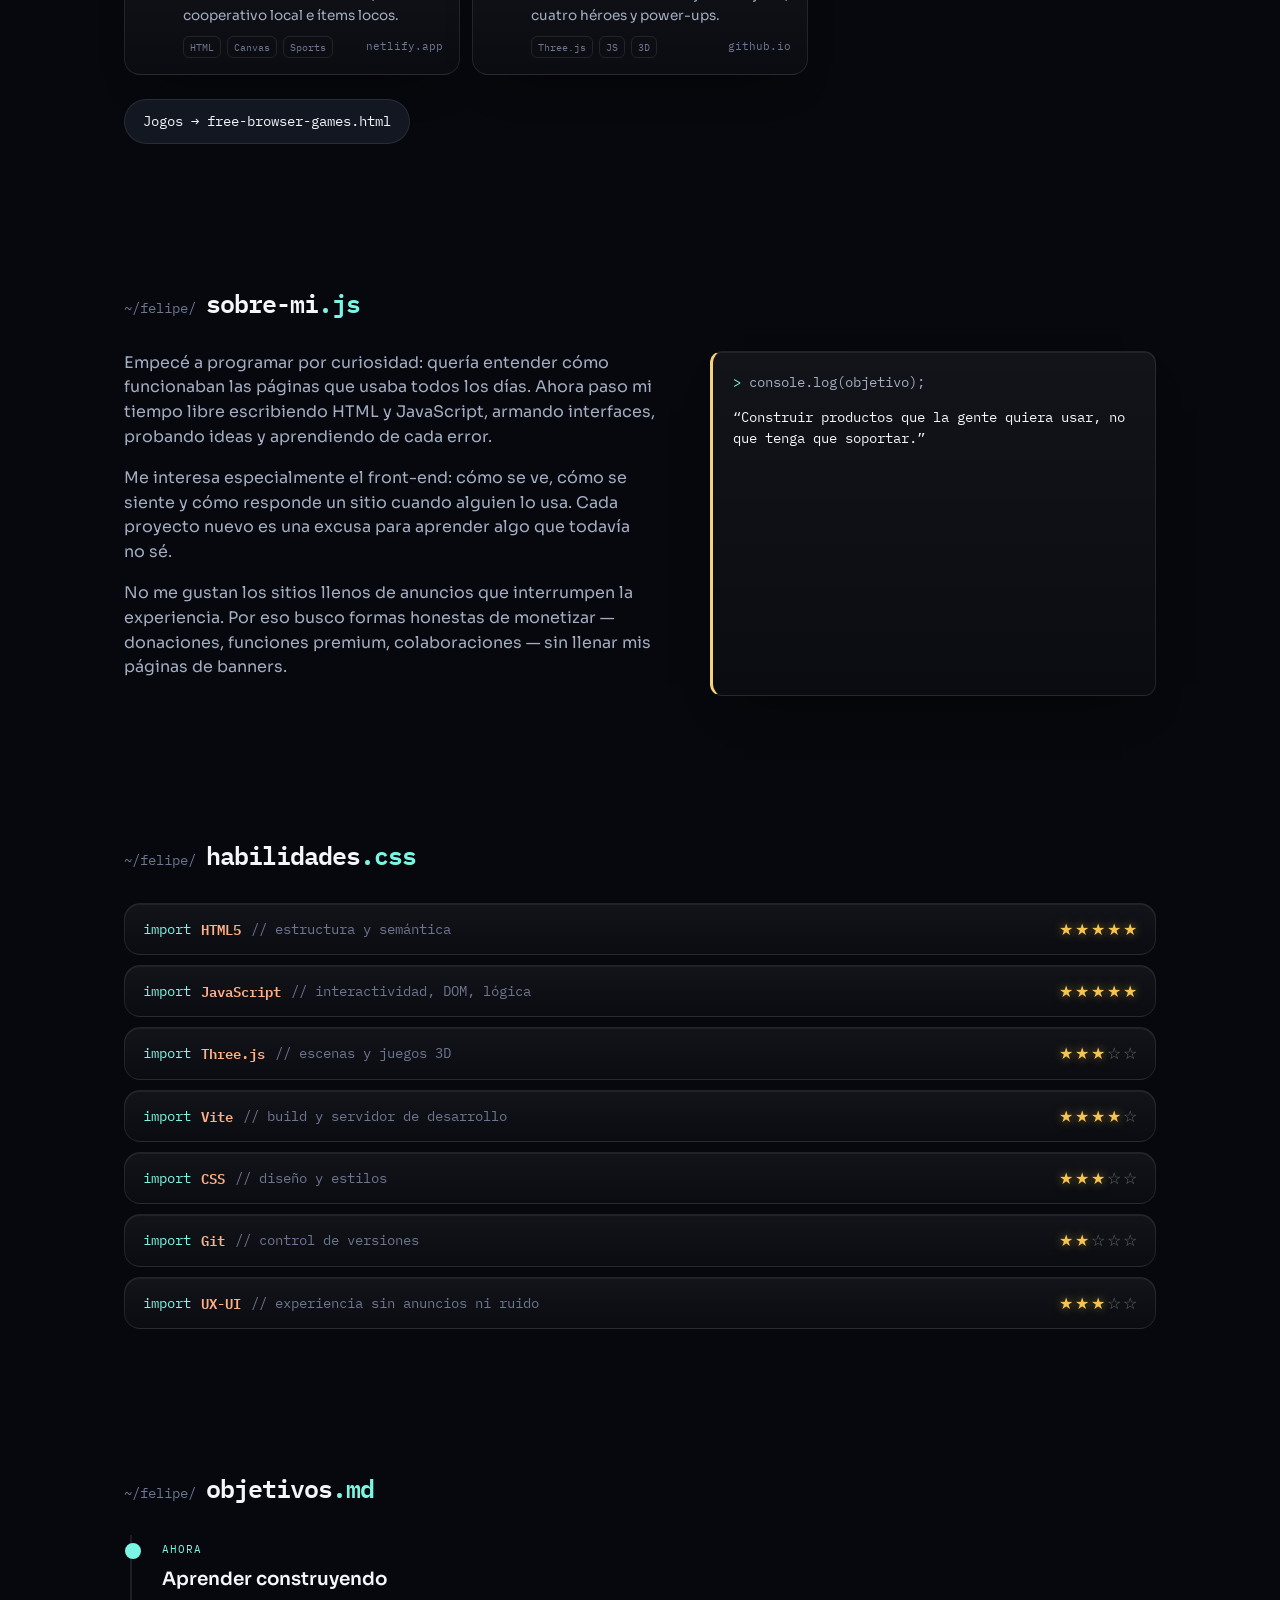
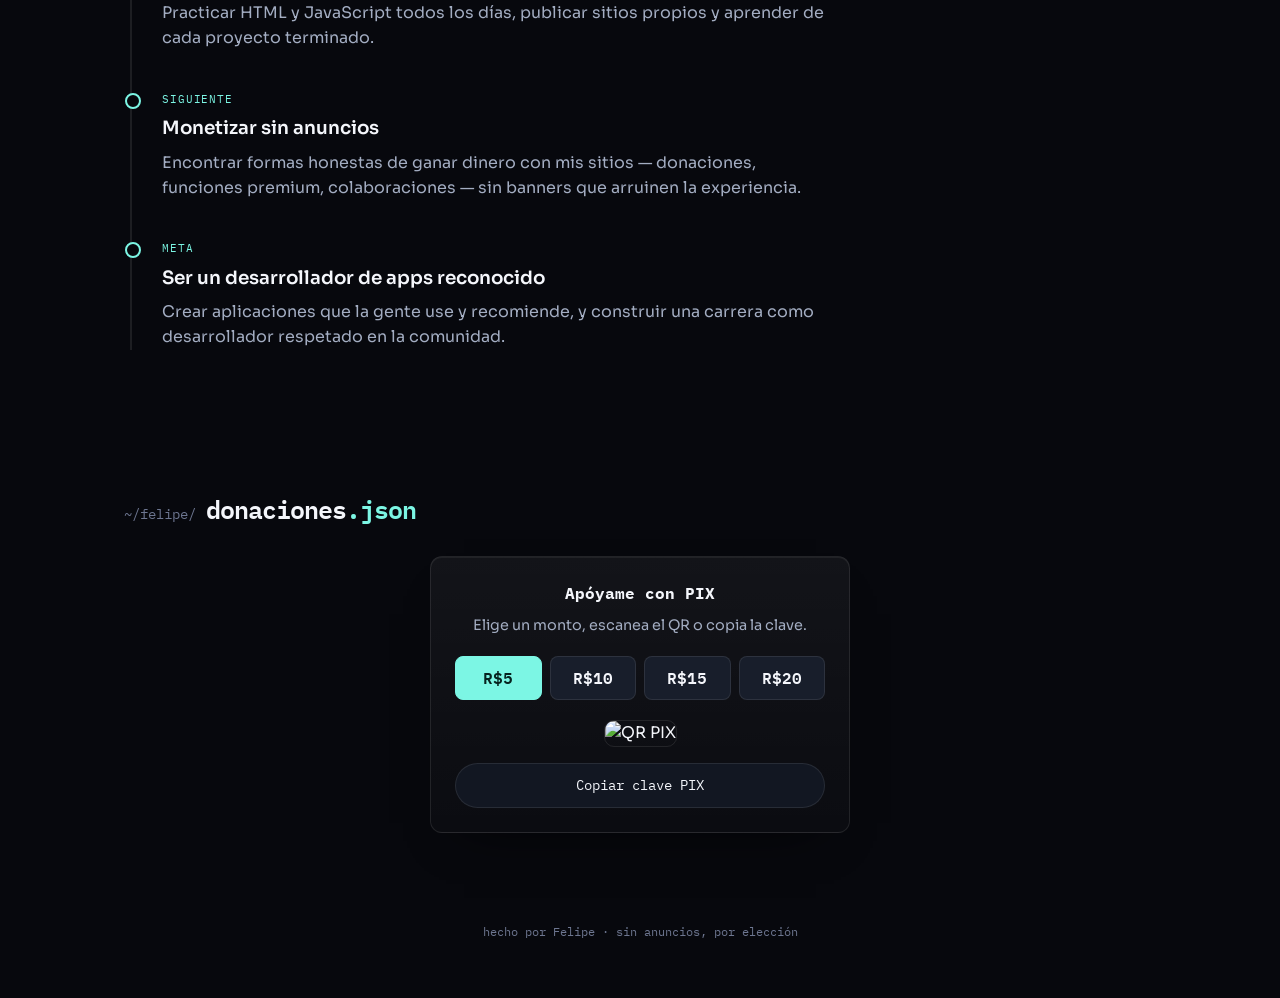
==== commit 92f350c8: "Remove the last two projects and add a Nokia snake game. The FeliForge logo sits beside Felipe and o" ====
--- a/index.html
+++ b/index.html
@@ -1 +1,24 @@
-<!DOCTYPE html><html lang="es"><head><meta charset="UTF-8" /><meta name="viewport" content="width=device-width, initial-scale=1" /><title>FeliForge Studios</title><meta name="description" content="FeliForge Studios: sitios y juegos web gratuitos, rápidos y sin anuncios." /><meta name="theme-color" content="#090b10" /><meta property="og:title" content="FeliForge Studios" /><meta property="og:description" content="Sitios y juegos web gratuitos, rápidos y sin anuncios." /><meta property="og:type" content="website" /><link rel="icon" type="image/svg+xml" href="favicon.svg" /><link rel="preconnect" href="https://fonts.googleapis.com" /><link rel="preconnect" href="https://fonts.gstatic.com" crossorigin /><link href="https://fonts.googleapis.com/css2?family=IBM+Plex+Mono:wght@400;500;600;700&family=Outfit:wght@400;500;600;700&display=swap" rel="stylesheet" /><link rel="stylesheet" href="styles.css" /><!-- INSERT ANALYTICS CODE HERE --></head><body><div class="noise"></div><div class="aurora" aria-hidden="true"></div><nav class="tabbar" id="tabbar"><div class="brand"><span class="dot"></span> FeliForge Studios</div><div class="tabs"><button class="tab active" data-target="#inicio"><span class="ext-html"></></span> index.html</button><button class="tab" data-target="#sitios"><span class="ext-js">[]</span> sitios.json</button><button class="tab" data-target="#sobre-mi"><span class="ext-js">JS</span> sobre-mi.js</button><button class="tab" data-target="#habilidades"><span class="ext-html">{}</span> habilidades.css</button><button class="tab" data-target="#objetivos"><span class="ext-md">#</span> objetivos.md</button><button class="tab" data-target="#donaciones"><span class="ext-js">$</span> donaciones.json</button></div><div class="langs" id="langs"><button type="button" data-lang="es" class="active">ES</button><button type="button" data-lang="pt">PT</button><button type="button" data-lang="en">EN</button></div></nav><header class="wrap" id="inicio"><div class="editor"><div class="titlebar"><span class="tl"></span><span class="tl"></span><span class="tl"></span><span class="filename">index.html — FeliForge Studios</span></div><div class="editor-body"><div class="line-numbers">1<br>2<br>3<br>4<br>5<br>6</div><div class="code"><div class="cm" id="heroComment"><!-- perfil de desarrollador --></div><div><span class="kw">const</span> <span class="fn">dev</span> = {</div><div>&nbsp;&nbsp;<span class="prop">nombre:</span> <span class="str">"Felipe"</span>,</div><div>&nbsp;&nbsp;<span class="prop">edad:</span> <span class="str">14</span>,</div><div>&nbsp;&nbsp;<span class="prop">stack:</span> [<span class="str">"HTML"</span>, <span class="str">"JS"</span>, <span class="str">"Three.js"</span>, <span class="str">"Vite"</span>]</div><div>};</div></div></div></div><h1 class="name" id="typedName">Felipe</h1><p class="tagline" id="heroTagline"></p><div class="ctas"><a href="#sitios" class="btn primary" id="ctaProjects">Ver proyectos</a><a href="#donaciones" class="btn" id="ctaDonate">Donar</a></div></header><section class="wrap" id="sitios"><div class="section-head"><span class="path">~/felipe/</span><h2 id="secSitios">sitios<span class="ext">.json</span></h2></div><div class="filters" id="filters"></div><div class="sites-grid" id="sitesGrid"></div><p style="margin-top:24px;"><a href="free-browser-games.html" class="btn">Jogos → free-browser-games.html</a></p></section><section class="wrap" id="sobre-mi"><div class="section-head"><span class="path">~/felipe/</span><h2 id="secSobre">sobre-mi<span class="ext">.js</span></h2></div><div class="about-grid"><div id="aboutCopy"></div><div class="console-quote"><span class="lead">></span> <span id="quoteLead">console.log(objetivo);</span><p class="q" id="quoteBody"></p></div></div></section><section class="wrap" id="habilidades"><div class="section-head"><span class="path">~/felipe/</span><h2 id="secSkills">habilidades<span class="ext">.css</span></h2></div><div class="imports" id="skills"></div></section><section class="wrap" id="objetivos"><div class="section-head"><span class="path">~/felipe/</span><h2 id="secGoals">objetivos<span class="ext">.md</span></h2></div><div class="roadmap" id="roadmap"></div></section><section class="wrap" id="donaciones"><div class="section-head"><span class="path">~/felipe/</span><h2 id="secDonate">donaciones<span class="ext">.json</span></h2></div><div class="pix"><h3 id="pixTitle">Apóyame con PIX</h3><p class="hint" id="pixHint">Elige un monto, escanea el QR o copia la clave.</p><div class="pix-amounts"><button class="pix-amount active" data-src="qr/1.jpeg">R$5</button><button class="pix-amount" data-src="qr/2.jpeg">R$10</button><button class="pix-amount" data-src="qr/3.jpeg">R$15</button><button class="pix-amount" data-src="qr/4.jpeg">R$20</button></div><img id="pixImage" src="qr/1.jpeg" alt="QR PIX" /><button class="btn" id="copyPix" style="margin-top:16px;width:100%;justify-content:center;">Copiar clave PIX</button></div></section><footer id="footer">hecho por Felipe · sin anuncios, por elección</footer><script src="app.js"></script></body></html>
+<!DOCTYPE html><html lang="es"><head><meta charset="UTF-8" /><meta name="viewport" content="width=device-width, initial-scale=1" /><title>FeliForge Studios</title><meta name="description" content="FeliForge Studios: sitios y juegos web gratuitos, rápidos y sin anuncios." /><meta name="theme-color" content="#090b10" /><meta property="og:title" content="FeliForge Studios" /><meta property="og:description" content="Sitios y juegos web gratuitos, rápidos y sin anuncios." /><meta property="og:type" content="website" /><link rel="icon" type="image/svg+xml" href="favicon.svg" /><link rel="preconnect" href="https://fonts.googleapis.com" /><link rel="preconnect" href="https://fonts.gstatic.com" crossorigin /><link href="https://fonts.googleapis.com/css2?family=IBM+Plex+Mono:wght@400;500;600;700&family=Outfit:wght@400;500;600;700&display=swap" rel="stylesheet" /><link rel="stylesheet" href="styles.css" /><!-- INSERT ANALYTICS CODE HERE --></head><body><div class="noise"></div><div class="aurora" aria-hidden="true"></div><nav class="tabbar" id="tabbar"><div class="brand"><span class="dot"></span> FeliForge Studios</div><div class="tabs"><button class="tab active" data-target="#inicio"><span class="ext-html"></></span> index.html</button><button class="tab" data-target="#sitios"><span class="ext-js">[]</span> sitios.json</button><button class="tab" data-target="#sobre-mi"><span class="ext-js">JS</span> sobre-mi.js</button><button class="tab" data-target="#habilidades"><span class="ext-html">{}</span> habilidades.css</button><button class="tab" data-target="#objetivos"><span class="ext-md">#</span> objetivos.md</button><button class="tab" data-target="#donaciones"><span class="ext-js">$</span> donaciones.json</button></div><div class="langs" id="langs"><button type="button" data-lang="es" class="active">ES</button><button type="button" data-lang="pt">PT</button><button type="button" data-lang="en">EN</button></div></nav><header class="wrap" id="inicio"><div class="editor"><div class="titlebar"><span class="tl"></span><span class="tl"></span><span class="tl"></span><span class="filename">index.html — FeliForge Studios</span></div><div class="editor-body"><div class="line-numbers">1<br>2<br>3<br>4<br>5<br>6</div><div class="code"><div class="cm" id="heroComment"><!-- perfil de desarrollador --></div><div><span class="kw">const</span> <span class="fn">dev</span> = {</div><div>&nbsp;&nbsp;<span class="prop">nombre:</span> <span class="str">"Felipe"</span>,</div><div>&nbsp;&nbsp;<span class="prop">edad:</span> <span class="str">14</span>,</div><div>&nbsp;&nbsp;<span class="prop">stack:</span> [<span class="str">"HTML"</span>, <span class="str">"JS"</span>, <span class="str">"Three.js"</span>, <span class="str">"Vite"</span>]</div><div>};</div></div></div></div><div class="hero-name"><button type="button" class="logo-play" id="openSnake" aria-label="Jugar la víbora"><img src="assets/feliforge-logo.jpg" alt="FeliForge Studios" /><span class="logo-badge" aria-hidden="true">▶</span></button><h1 class="name" id="typedName">Felipe</h1></div><p class="tagline" id="heroTagline"></p><div class="ctas"><a href="#sitios" class="btn primary" id="ctaProjects">Ver proyectos</a><a href="#donaciones" class="btn" id="ctaDonate">Donar</a></div></header><section class="wrap" id="sitios"><div class="section-head"><span class="path">~/felipe/</span><h2 id="secSitios">sitios<span class="ext">.json</span></h2></div><div class="filters" id="filters"></div><div class="sites-grid" id="sitesGrid"></div><p style="margin-top:24px;"><a href="free-browser-games.html" class="btn">Jogos → free-browser-games.html</a></p></section><section class="wrap" id="sobre-mi"><div class="section-head"><span class="path">~/felipe/</span><h2 id="secSobre">sobre-mi<span class="ext">.js</span></h2></div><div class="about-grid"><div id="aboutCopy"></div><div class="console-quote"><span class="lead">></span> <span id="quoteLead">console.log(objetivo);</span><p class="q" id="quoteBody"></p></div></div></section><section class="wrap" id="habilidades"><div class="section-head"><span class="path">~/felipe/</span><h2 id="secSkills">habilidades<span class="ext">.css</span></h2></div><div class="imports" id="skills"></div></section><section class="wrap" id="objetivos"><div class="section-head"><span class="path">~/felipe/</span><h2 id="secGoals">objetivos<span class="ext">.md</span></h2></div><div class="roadmap" id="roadmap"></div></section><section class="wrap" id="donaciones"><div class="section-head"><span class="path">~/felipe/</span><h2 id="secDonate">donaciones<span class="ext">.json</span></h2></div><div class="pix"><h3 id="pixTitle">Apóyame con PIX</h3><p class="hint" id="pixHint">Elige un monto, escanea el QR o copia la clave.</p><div class="pix-amounts"><button class="pix-amount active" data-src="qr/1.jpeg">R$5</button><button class="pix-amount" data-src="qr/2.jpeg">R$10</button><button class="pix-amount" data-src="qr/3.jpeg">R$15</button><button class="pix-amount" data-src="qr/4.jpeg">R$20</button></div><img id="pixImage" src="qr/1.jpeg" alt="QR PIX" /><button class="btn" id="copyPix" style="margin-top:16px;width:100%;justify-content:center;">Copiar clave PIX</button></div></section><footer id="footer">hecho por Felipe · sin anuncios, por elección</footer><div id="snakeModal" class="snake-modal" hidden>
+  <div class="nokia" role="dialog" aria-modal="true" aria-labelledby="snakeTitle">
+    <div class="nokia-brand">NOKIA</div>
+    <h2 id="snakeTitle" class="snake-title">VÍBORA</h2>
+    <div class="snake-hud"><span id="snakeScoreLabel">PUNTOS</span> <strong id="snakeScore">000</strong><span id="snakeBestLabel">MEJOR</span> <strong id="snakeBest">000</strong></div>
+    <div class="lcd">
+      <canvas id="snakeCanvas" width="600" height="600"></canvas>
+      <div id="snakeOver" class="snake-over" hidden>
+        <p id="snakeOverTitle">GAME OVER</p>
+        <p id="snakeFinal"></p>
+        <button type="button" class="btn primary" id="snakeRestart">Otra vez</button>
+      </div>
+    </div>
+    <p class="snake-hint" id="snakeHint">Flechas o WASD</p>
+    <div class="dpad" aria-hidden="false">
+      <button type="button" data-dir="up" aria-label="Arriba">▲</button>
+      <button type="button" data-dir="left" aria-label="Izquierda">◀</button>
+      <button type="button" data-dir="down" aria-label="Abajo">▼</button>
+      <button type="button" data-dir="right" aria-label="Derecha">▶</button>
+    </div>
+    <button type="button" class="btn snake-close" id="snakeClose">Cerrar</button>
+  </div>
+</div>
+<script src="snake.js"></script><script src="app.js"></script></body></html>
--- a/styles.css
+++ b/styles.css
@@ -34,8 +34,39 @@
 .chip.active{background:rgba(124,246,228,.12);color:var(--accent);border-color:rgba(124,246,228,.45)}
 .site-link:hover,.game-card:hover{box-shadow:inset 0 1px 0 rgba(255,255,255,.08), 0 22px 40px -24px rgba(124,246,228,.4)}
 .lvl{gap:2px}
-.lvl span.star{width:auto;height:auto;background:none;color:rgba(255,255,255,.18);font-size:16px;line-height:1}
+.lvl span.star{width:auto;height:auto;background:none;color:rgba(255,255,255,.38);font-size:16px;line-height:1}
 .lvl span.star.on{background:none;color:#f5c451;text-shadow:0 0 10px rgba(245,196,81,.5)}
 .imp .str{font-weight:600}
 @media(max-width:470px){.discover-filters .chip{flex:0 1 auto}}
 
+.hero-name{display:flex;align-items:center;gap:18px;margin-top:28px}
+.hero-name h1.name{margin-top:0}
+.logo-play{position:relative;width:112px;height:112px;flex:0 0 auto;padding:0;border-radius:24px;border:1px solid rgba(255,255,255,.14);background:#000;overflow:hidden;box-shadow:0 16px 40px -24px rgba(0,0,0,.8), inset 0 0 0 1px rgba(255,255,255,.04);transition:transform .16s ease,border-color .16s ease,box-shadow .16s ease}
+.logo-play img{width:100%;height:100%;object-fit:cover;object-position:center 42%;display:block}
+.logo-play:hover{transform:translateY(-2px);border-color:#ff7a2f;box-shadow:0 0 0 4px rgba(255,122,47,.16), 0 18px 40px -20px rgba(255,90,31,.45)}
+.logo-badge{position:absolute;right:8px;bottom:8px;width:26px;height:26px;border-radius:50%;display:grid;place-items:center;background:#ff5a1f;color:#1a0b06;font-size:12px;font-weight:700;box-shadow:0 6px 16px rgba(0,0,0,.35)}
+body.snake-lock{overflow:hidden}
+.snake-modal{position:fixed;inset:0;z-index:80;display:grid;place-items:center;padding:18px;background:rgba(0,0,0,.72);backdrop-filter:blur(8px)}
+.snake-modal[hidden]{display:none}
+.nokia{width:min(440px,100%);background:linear-gradient(180deg,#3a3a3a,#1c1c1c);border-radius:32px;padding:18px 18px 16px;box-shadow:0 30px 80px rgba(0,0,0,.45), inset 0 1px 0 rgba(255,255,255,.2);color:#d7d7d7;text-align:center}
+.nokia-brand{font-family:var(--mono);letter-spacing:.42em;font-size:.72rem;color:#9a9a9a}
+.snake-title{margin:4px 0 8px;font-family:var(--mono);font-size:.95rem;letter-spacing:.18em;color:#f4f1ea}
+.snake-hud{display:flex;justify-content:center;gap:8px;align-items:baseline;font-family:var(--mono);font-size:.72rem;letter-spacing:.08em;color:#8d8d8d;margin-bottom:10px}
+.snake-hud strong{color:#f4f1ea;font-size:.95rem;margin-right:10px}
+.lcd{position:relative;background:#0c1208;border-radius:14px;padding:8px;box-shadow:inset 0 0 0 3px #111, inset 0 0 24px rgba(0,0,0,.45)}
+#snakeCanvas{display:block;width:100%;height:auto;border-radius:8px;background:#9bbc0f;touch-action:none}
+.snake-over{position:absolute;inset:8px;border-radius:8px;display:grid;place-content:center;gap:8px;background:rgba(15,56,15,.78);color:#e7f0c3;font-family:var(--mono)}
+.snake-over[hidden]{display:none}
+.snake-over p{font-size:1.15rem;letter-spacing:.12em}
+.snake-hint{margin:10px 0 8px;font-family:var(--mono);font-size:.72rem;color:#8d8d8d}
+.dpad{display:grid;grid-template-columns:56px 56px 56px;grid-template-rows:48px 48px;justify-content:center;gap:6px;margin:0 auto 12px}
+.dpad button{border:0;border-radius:12px;background:#2a2a2a;color:#eee;font-size:16px;box-shadow:inset 0 1px 0 rgba(255,255,255,.08)}
+.dpad button:first-child{grid-column:2}
+.dpad button:nth-child(2){grid-column:1;grid-row:2}
+.dpad button:nth-child(3){grid-column:2;grid-row:2}
+.dpad button:nth-child(4){grid-column:3;grid-row:2}
+.dpad button:hover,.dpad button:active{background:#ff5a1f;color:#1a0b06}
+.snake-close{margin:0 auto}
+@media(max-width:720px){.logo-play{width:84px;height:84px;border-radius:18px}.hero-name{gap:12px}}
+
+
